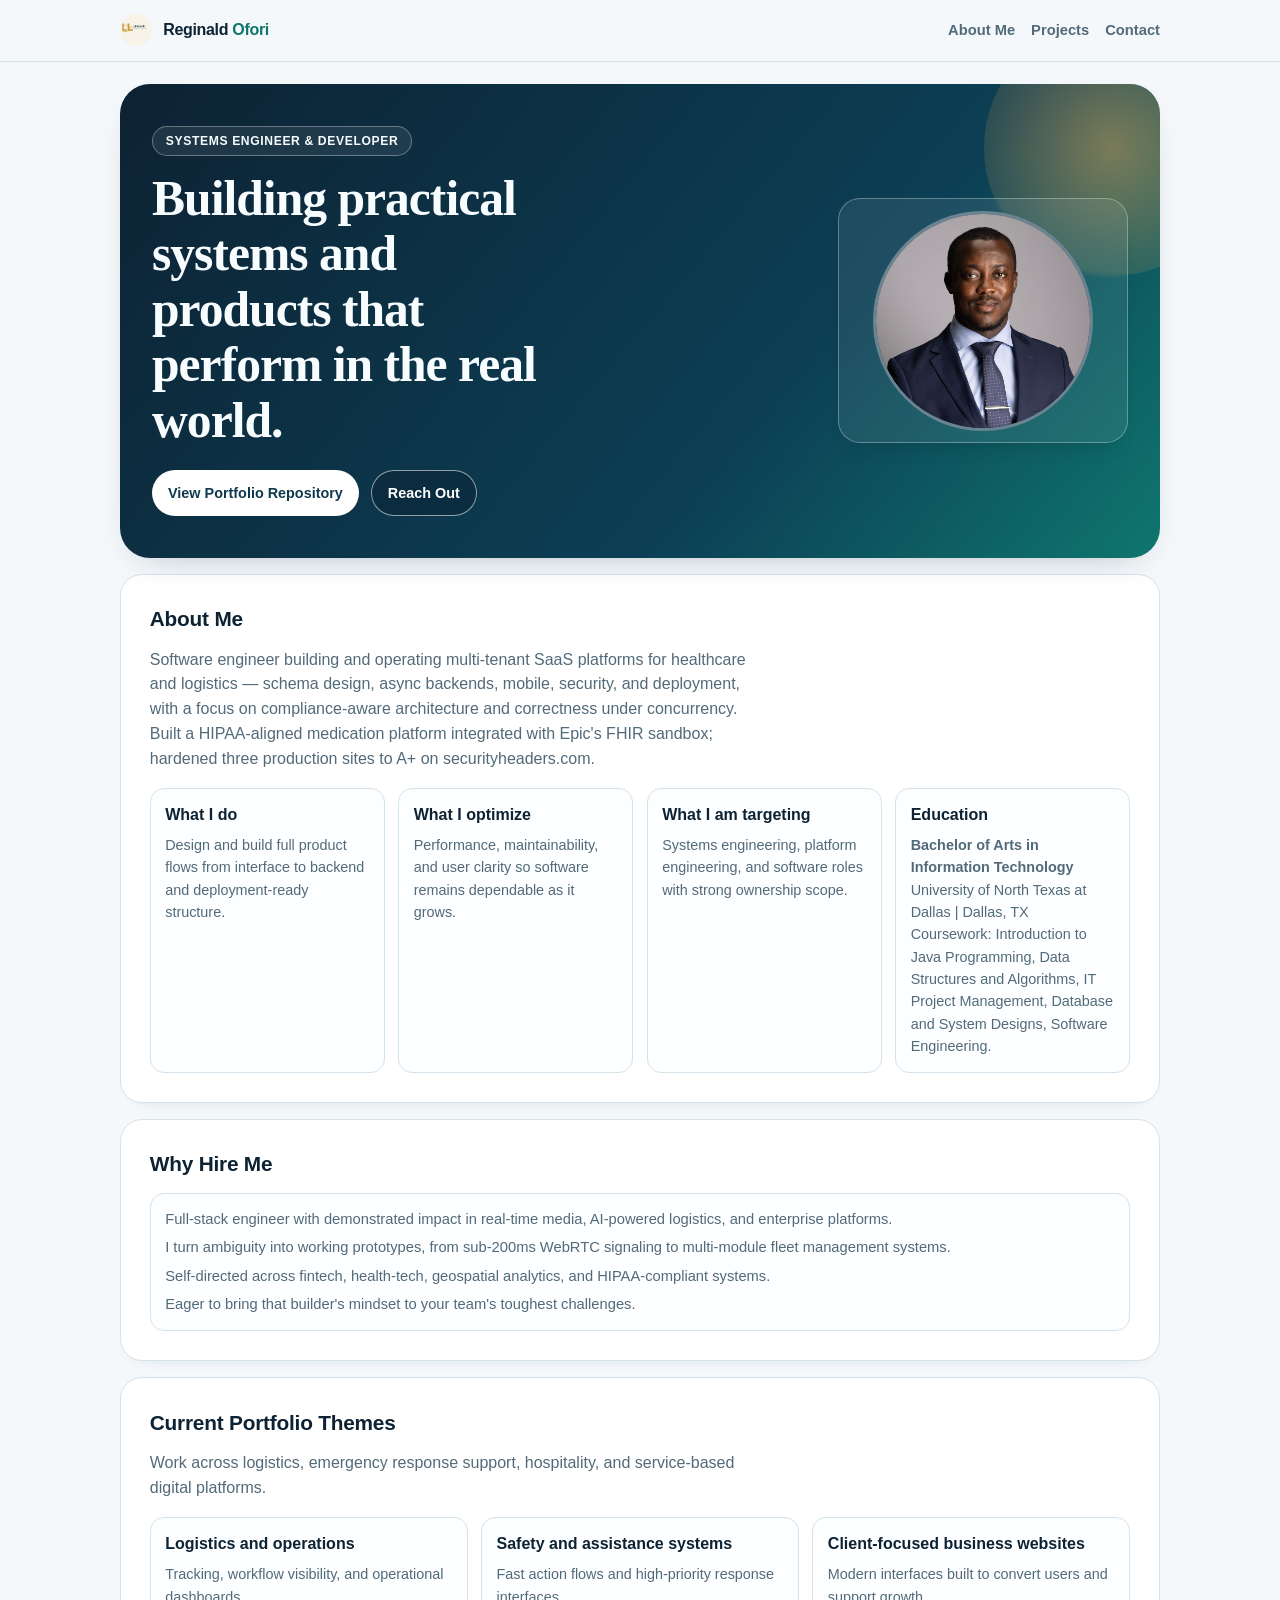
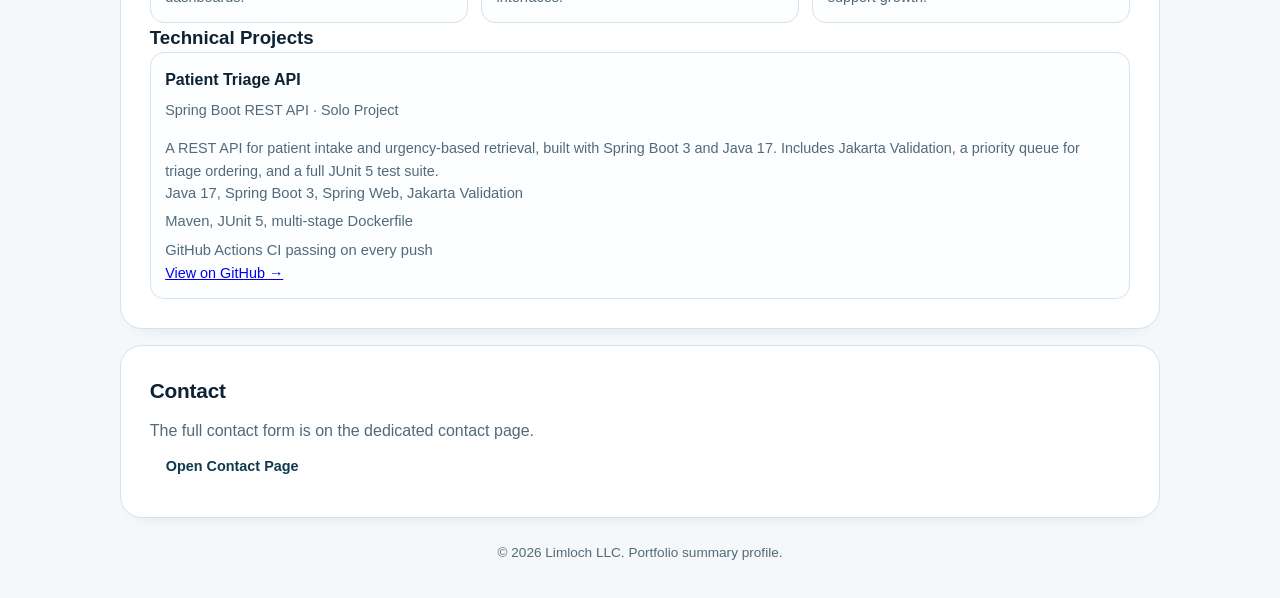
==== index.html @ 2448ee42 "Update logo and favicon in index.html" ====
<!DOCTYPE html>
<html lang="en">
<head>
  <meta charset="UTF-8" />
  <meta name="viewport" content="width=device-width, initial-scale=1.0" />
  <meta name="description" content="Limloch profile: systems engineering and development work, current focus, and portfolio direction." />
  <meta http-equiv="Cache-Control" content="no-cache, no-store, must-revalidate" />
  <meta http-equiv="Pragma" content="no-cache" />
  <meta http-equiv="Expires" content="0" />
  <meta http-equiv="Content-Security-Policy" content="default-src 'self'; base-uri 'self'; object-src 'none'; form-action 'self' https://formsubmit.co; img-src 'self' data:; style-src 'self'; font-src 'self' data:; connect-src 'none'; frame-src 'none'; media-src 'none'; manifest-src 'self'; worker-src 'none'; script-src 'self' https://cdnjs.cloudflare.com; upgrade-insecure-requests; block-all-mixed-content">
  <meta http-equiv="Permissions-Policy" content="accelerometer=(), ambient-light-sensor=(), autoplay=(), battery=(), camera=(), display-capture=(), document-domain=(), encrypted-media=(), fullscreen=(), geolocation=(), gyroscope=(), hid=(), identity-credentials-get=(), idle-detection=(), local-fonts=(), magnetometer=(), microphone=(), midi=(), payment=(), picture-in-picture=(), publickey-credentials-create=(), publickey-credentials-get=(), screen-wake-lock=(), serial=(), usb=(), web-share=(), xr-spatial-tracking=()" />
  <title>Limloch LLC | Systems Engineer & Developer</title>
  <link rel="icon" href="assets/1-Limloch.png" type="image/png" />
  <link rel="stylesheet" href="styles.css?v=20260731" />
</head>
<body>
  <nav>
    <div class="container nav-row">
      <a class="brand-link" href="#top" aria-label="Go to top">
        <img class="brand-logo" src="assets/1-Limloch.png" alt="Limloch Logo" />
        <span class="brand-name">Reginald <span class="brand-accent">Ofori</span></span>
      </a>
      <div class="links">
        <a href="#about-me">About Me</a>
        <a href="#projects">Projects</a>
        <a href="contact-page.html">Contact</a>
      </div>
    </div>
  </nav>

  <header id="top" class="container hero">
    <div class="hero-layout">
      <div class="hero-copy">
        <span class="badge">Systems Engineer & Developer</span>
        <h1>Building practical systems and products that perform in the real world.</h1>
        <div class="cta-row">
          <a class="cta cta-main" href="https://github.com/Gen-Ch-Spr90/Portfolio" target="_blank" rel="noopener noreferrer">View Portfolio Repository</a>
          <a class="cta cta-alt" href="contact-page.html">Reach Out</a>
        </div>
      </div>

      <aside class="hero-photo-card" aria-label="Profile photo">
        <img class="hero-photo" src="assets/reginald-ofori.jpg" alt="Profile photo" />
      </aside>
    </div>
  </header>

  <main class="container">
    <section id="about-me">
      <h2>About Me</h2>
      <p class="muted">
        Software engineer building and operating multi-tenant SaaS platforms for healthcare and logistics — schema design, async backends, mobile, security, and deployment, with a focus on compliance-aware architecture and correctness under concurrency. Built a HIPAA-aligned medication platform integrated with Epic's FHIR sandbox; hardened three production sites to A+ on securityheaders.com.
      </p>
      <div class="grid">
        <article class="tile">
          <h3>What I do</h3>
          <p>Design and build full product flows from interface to backend and deployment-ready structure.</p>
        </article>
        <article class="tile">
          <h3>What I optimize</h3>
          <p>Performance, maintainability, and user clarity so software remains dependable as it grows.</p>
        </article>
        <article class="tile">
          <h3>What I am targeting</h3>
          <p>Systems engineering, platform engineering, and software roles with strong ownership scope.</p>
        </article>
        <article class="tile">
          <h3>Education</h3>
          <p><strong>Bachelor of Arts in Information Technology</strong></p>
          <p>University of North Texas at Dallas | Dallas, TX</p>
          <p>Coursework: Introduction to Java Programming, Data Structures and Algorithms, IT Project Management, Database and System Designs, Software Engineering.</p>
        </article>
      </div>
    </section>

    <section id="why-hire-me">
      <h2>Why Hire Me</h2>
      <div class="grid">
        <article class="tile">
          <ul class="tech-list">
            <li>Full-stack engineer with demonstrated impact in real-time media, AI-powered logistics, and enterprise platforms.</li>
            <li>I turn ambiguity into working prototypes, from sub-200ms WebRTC signaling to multi-module fleet management systems.</li>
            <li>Self-directed across fintech, health-tech, geospatial analytics, and HIPAA-compliant systems.</li>
            <li>Eager to bring that builder's mindset to your team's toughest challenges.</li>
          </ul>
        </article>
      </div>
    </section>

    <section id="projects">
      <h2>Current Portfolio Themes</h2>
      <p class="muted">Work across logistics, emergency response support, hospitality, and service-based digital platforms.</p>
      <div class="grid">
        <article class="tile">
          <h3>Logistics and operations</h3>
          <p>Tracking, workflow visibility, and operational dashboards.</p>
        </article>
        <article class="tile">
          <h3>Safety and assistance systems</h3>
          <p>Fast action flows and high-priority response interfaces.</p>
        </article>
        <article class="tile">
          <h3>Client-focused business websites</h3>
          <p>Modern interfaces built to convert users and support growth.</p>
        </article>
      </div>

            <h3 style="margin-top: 2.5rem;">Technical Projects</h3>
      <div class="grid">
        <article class="tile">
          <h3>Patient Triage API</h3>
          <p class="muted">Spring Boot REST API · Solo Project</p>
          <p>A REST API for patient intake and urgency-based retrieval, built with Spring Boot 3 and Java 17. Includes Jakarta Validation, a priority queue for triage ordering, and a full JUnit 5 test suite.</p>
          <ul class="tech-list">
            <li>Java 17, Spring Boot 3, Spring Web, Jakarta Validation</li>
            <li>Maven, JUnit 5, multi-stage Dockerfile</li>
            <li>GitHub Actions CI passing on every push</li>
          </ul>
          <p><a href="https://github.com/Gen-Ch-Spr90/patient-triage-api" target="_blank">View on GitHub →</a></p>
        </article>
      </div>
    </section>

    <section id="contact">
      <h2>Contact</h2>
      <p class="contact-intro">
        The full contact form is on the dedicated contact page.
      </p>
      <a class="cta cta-main" href="contact-page.html">Open Contact Page</a>
    </section>
  </main>

  <footer>
    © 2026 Limloch LLC. Portfolio summary profile.
  </footer>
</body>
</html>
---- styles.css ----
:root {
  --bg: #f4f8fb;
  --surface: #ffffff;
  --ink: #0d2233;
  --muted: #526a79;
  --line: #d5e2ea;
  --brand: #0f766e;
  --brand-deep: #0a5953;
  --accent: #ffb454;
  --hero: linear-gradient(130deg, #0d2233 0%, #0c3f55 64%, #0f766e 100%);
  --shadow: 0 14px 38px -24px rgba(8, 26, 38, 0.4);
}

* {
  margin: 0;
  padding: 0;
  box-sizing: border-box;
}

body {
  font-family: "Avenir Next", "Segoe UI", "Trebuchet MS", sans-serif;
  line-height: 1.55;
  color: var(--ink);
  background:
    radial-gradient(42rem 20rem at 10% -10%, rgba(15, 118, 110, 0.14), transparent 62%),
    radial-gradient(38rem 19rem at 100% -12%, rgba(255, 180, 84, 0.14), transparent 62%),
    var(--bg);
}

html {
  scroll-behavior: smooth;
}

.container {
  width: min(1040px, 92%);
  margin: 0 auto;
}

nav {
  position: sticky;
  top: 0;
  z-index: 10;
  -webkit-backdrop-filter: blur(8px);
  backdrop-filter: blur(8px);
  background: rgba(244, 248, 251, 0.92);
  border-bottom: 1px solid var(--line);
}

.nav-row {
  display: flex;
  justify-content: space-between;
  align-items: center;
  gap: 1rem;
  flex-wrap: wrap;
  padding: 0.9rem 0;
}

.brand-link {
  display: inline-flex;
  align-items: center;
  gap: 0.7rem;
  text-decoration: none;
  color: var(--ink);
  font-weight: 800;
  letter-spacing: -0.02em;
}

.brand-logo {
  width: 2rem;
  height: 2rem;
  border-radius: 50%;
  object-fit: cover;
  display: block;
  flex-shrink: 0;
}

.brand-name {
  font-size: 1rem;
}

.brand-accent {
  color: var(--brand);
}

.links {
  display: flex;
  gap: 1rem;
  flex-wrap: wrap;
}

.links a {
  text-decoration: none;
  font-size: 0.92rem;
  font-weight: 600;
  color: var(--muted);
}

.links a:hover {
  color: var(--ink);
}

.hero {
  margin-top: 1.4rem;
  padding: 2.6rem 2rem;
  border-radius: 30px;
  background: var(--hero);
  color: #f7fcff;
  box-shadow: var(--shadow);
  position: relative;
  overflow: hidden;
}

.hero-layout {
  display: grid;
  grid-template-columns: 1.25fr 0.75fr;
  gap: 1.35rem;
  align-items: center;
  position: relative;
  z-index: 1;
}

.hero-copy {
  max-width: 62ch;
}

.hero::before {
  content: "";
  position: absolute;
  width: 16rem;
  height: 16rem;
  right: -5rem;
  top: -4rem;
  border-radius: 50%;
  background: radial-gradient(circle, rgba(255, 180, 84, 0.45), rgba(255, 180, 84, 0));
}

.badge {
  display: inline-block;
  font-size: 0.76rem;
  font-weight: 700;
  letter-spacing: 0.05em;
  text-transform: uppercase;
  padding: 0.3rem 0.8rem;
  border-radius: 999px;
  border: 1px solid rgba(255, 255, 255, 0.32);
  background: rgba(255, 255, 255, 0.08);
}

h1 {
  margin-top: 0.9rem;
  font-family: "Baskerville", "Times New Roman", serif;
  font-size: clamp(2rem, 5.4vw, 3.1rem);
  letter-spacing: -0.02em;
  line-height: 1.12;
  max-width: 16ch;
}

.hero p {
  margin-top: 1rem;
  max-width: 60ch;
  color: #e4f5fc;
}

.hero-photo-card {
  justify-self: end;
  width: min(290px, 100%);
  border-radius: 22px;
  border: 1px solid rgba(255, 255, 255, 0.3);
  background: rgba(255, 255, 255, 0.08);
  padding: 0.72rem;
  box-shadow: 0 12px 24px -18px rgba(8, 26, 38, 0.45);
  -webkit-backdrop-filter: blur(2px);
  backdrop-filter: blur(2px);
}

.hero-photo {
  width: min(220px, 100%);
  aspect-ratio: 1 / 1;
  border-radius: 50%;
  display: block;
  margin: 0 auto;
  border: 3px solid rgba(255, 255, 255, 0.38);
  object-fit: cover;
  background: #11394d;
}

.hero-photo-note {
  margin-top: 0.5rem;
  font-size: 0.78rem;
  color: #def3ff;
  text-align: center;
}

.cta-row {
  margin-top: 1.35rem;
  display: flex;
  gap: 0.75rem;
  flex-wrap: wrap;
}

.cta {
  border-radius: 999px;
  padding: 0.68rem 1rem;
  text-decoration: none;
  font-weight: 700;
  font-size: 0.9rem;
  display: inline-flex;
  align-items: center;
  justify-content: center;
  transition: transform 160ms ease;
}

.cta-main {
  color: #0f3a4d;
  background: #ffffff;
}

.cta-alt {
  border: 1px solid rgba(255, 255, 255, 0.55);
  color: #ffffff;
  background: rgba(13, 34, 51, 0.45);
}

.cta:hover {
  transform: translateY(-2px);
}

section {
  margin-top: 1rem;
  background: var(--surface);
  border: 1px solid var(--line);
  border-radius: 22px;
  padding: 1.8rem;
  box-shadow: 0 10px 20px -20px rgba(8, 26, 38, 0.32);
  scroll-margin-top: 86px;
}

section h2 {
  font-size: 1.3rem;
  margin-bottom: 0.75rem;
  letter-spacing: -0.01em;
}

.muted {
  color: var(--muted);
  margin-bottom: 1rem;
  max-width: 70ch;
}

.grid {
  display: grid;
  gap: 0.85rem;
  grid-template-columns: repeat(auto-fit, minmax(220px, 1fr));
}

.tile {
  border: 1px solid var(--line);
  border-radius: 14px;
  padding: 0.9rem;
  background: #fcfeff;
}

.tile h3 {
  font-size: 1rem;
  margin-bottom: 0.4rem;
}

.tile p {
  color: var(--muted);
  font-size: 0.9rem;
}

.tech-list {
  list-style: none;
  display: grid;
  gap: 0.35rem;
  color: var(--muted);
  font-size: 0.92rem;
}

.contact-intro {
  color: var(--muted);
  max-width: 68ch;
}

.contact-form {
  margin-top: 0.9rem;
  display: grid;
  gap: 0.8rem;
}

.form-grid {
  display: grid;
  grid-template-columns: repeat(2, minmax(0, 1fr));
  gap: 0.75rem;
}

.form-field {
  display: grid;
  gap: 0.35rem;
}

.form-field-full {
  grid-column: 1 / -1;
}

.form-field span {
  font-size: 0.86rem;
  font-weight: 700;
  color: var(--ink);
}

.form-field input,
.form-field textarea {
  border: 1px solid var(--line);
  border-radius: 12px;
  padding: 0.62rem 0.72rem;
  font: inherit;
  color: var(--ink);
  background: #fbfdff;
}

.form-field textarea {
  resize: vertical;
  min-height: 7.8rem;
}

.form-field input:focus,
.form-field textarea:focus {
  outline: 2px solid rgba(15, 118, 110, 0.22);
  border-color: var(--brand);
}

.contact-submit {
  border: 1px solid #0f766e;
  background: #0f766e;
  color: #ffffff;
  border-radius: 999px;
  padding: 0.58rem 1rem;
  font: inherit;
  font-size: 0.9rem;
  font-weight: 700;
  cursor: pointer;
}

.contact-submit:hover {
  background: #0a5953;
  border-color: #0a5953;
}

.contact-actions {
  display: flex;
  flex-wrap: wrap;
  gap: 0.65rem;
}

.contact-submit:disabled {
  opacity: 0.75;
  cursor: not-allowed;
}

.contact-cancel {
  border: 1px solid var(--line);
  background: #ffffff;
  color: var(--ink);
  border-radius: 999px;
  padding: 0.58rem 1rem;
  font: inherit;
  font-size: 0.9rem;
  font-weight: 700;
  cursor: pointer;
}

.contact-cancel:hover {
  background: #f3f8fb;
}

.bot-field {
  position: absolute;
  left: -100vw;
  width: 1px;
  height: 1px;
  opacity: 0;
  pointer-events: none;
}

.visually-hidden {
  position: absolute;
  width: 1px;
  height: 1px;
  margin: -1px;
  padding: 0;
  overflow: hidden;
  clip: rect(0, 0, 0, 0);
  border: 0;
}

.contact-fallback {
  margin-top: 0.95rem;
  border: 1px solid var(--line);
  border-radius: 14px;
  padding: 0.85rem;
  background: #fbfdff;
}

.contact-fallback h3 {
  font-size: 0.96rem;
  margin-bottom: 0.3rem;
}

.contact-fallback p {
  color: var(--muted);
  font-size: 0.88rem;
  margin-bottom: 0.55rem;
}

.contact-links {
  margin-top: 0.1rem;
  display: flex;
  gap: 0.65rem;
  flex-wrap: wrap;
}

.contact-links a {
  text-decoration: none;
  border-radius: 999px;
  border: 1px solid var(--line);
  background: #f8fbfd;
  color: var(--ink);
  font-weight: 700;
  font-size: 0.88rem;
  padding: 0.45rem 0.75rem;
}

.contact-copy {
  border-radius: 999px;
  border: 1px solid var(--line);
  background: #f8fbfd;
  color: var(--ink);
  font: inherit;
  font-weight: 700;
  font-size: 0.88rem;
  padding: 0.45rem 0.75rem;
  cursor: pointer;
}

.contact-copy:hover {
  background: #f1f7fb;
}

.copy-feedback {
  margin-top: 0.55rem;
  font-size: 0.83rem;
  color: var(--muted);
}

.form-feedback {
  min-height: 1.1rem;
  margin-top: 0.2rem;
  font-size: 0.86rem;
  color: var(--muted);
}

.form-feedback.is-pending {
  color: #0a5953;
}

.form-feedback.is-success {
  color: #0a6f49;
}

.form-feedback.is-error {
  color: #9d2d2d;
}

footer {
  text-align: center;
  color: var(--muted);
  font-size: 0.85rem;
  padding: 1.5rem 0 2.2rem;
}

.success-wrap {
  min-height: 100dvh;
  display: grid;
  place-items: center;
  padding: 2.2rem 0;
}

.success-card {
  width: min(660px, 100%);
  background: var(--surface);
  border: 1px solid var(--line);
  border-radius: 22px;
  box-shadow: var(--shadow);
  padding: 1.6rem;
}

.success-card h1 {
  font-size: clamp(1.5rem, 5vw, 2.2rem);
  margin-bottom: 0.55rem;
  max-width: 100%;
  color: var(--ink);
}

.success-card p {
  color: var(--muted);
  margin-bottom: 1rem;
  max-width: 54ch;
}

.success-actions {
  display: flex;
  gap: 0.7rem;
  flex-wrap: wrap;
}

@media (max-width: 760px) {
  .hero {
    padding: 2rem 1.2rem;
  }

  .hero-layout {
    grid-template-columns: 1fr;
  }

  .hero-photo-card {
    justify-self: start;
    width: min(250px, 84%);
  }

  section {
    padding: 1.3rem;
  }

  .form-grid {
    grid-template-columns: 1fr;
  }

  .success-card {
    padding: 1.2rem;
  }
}
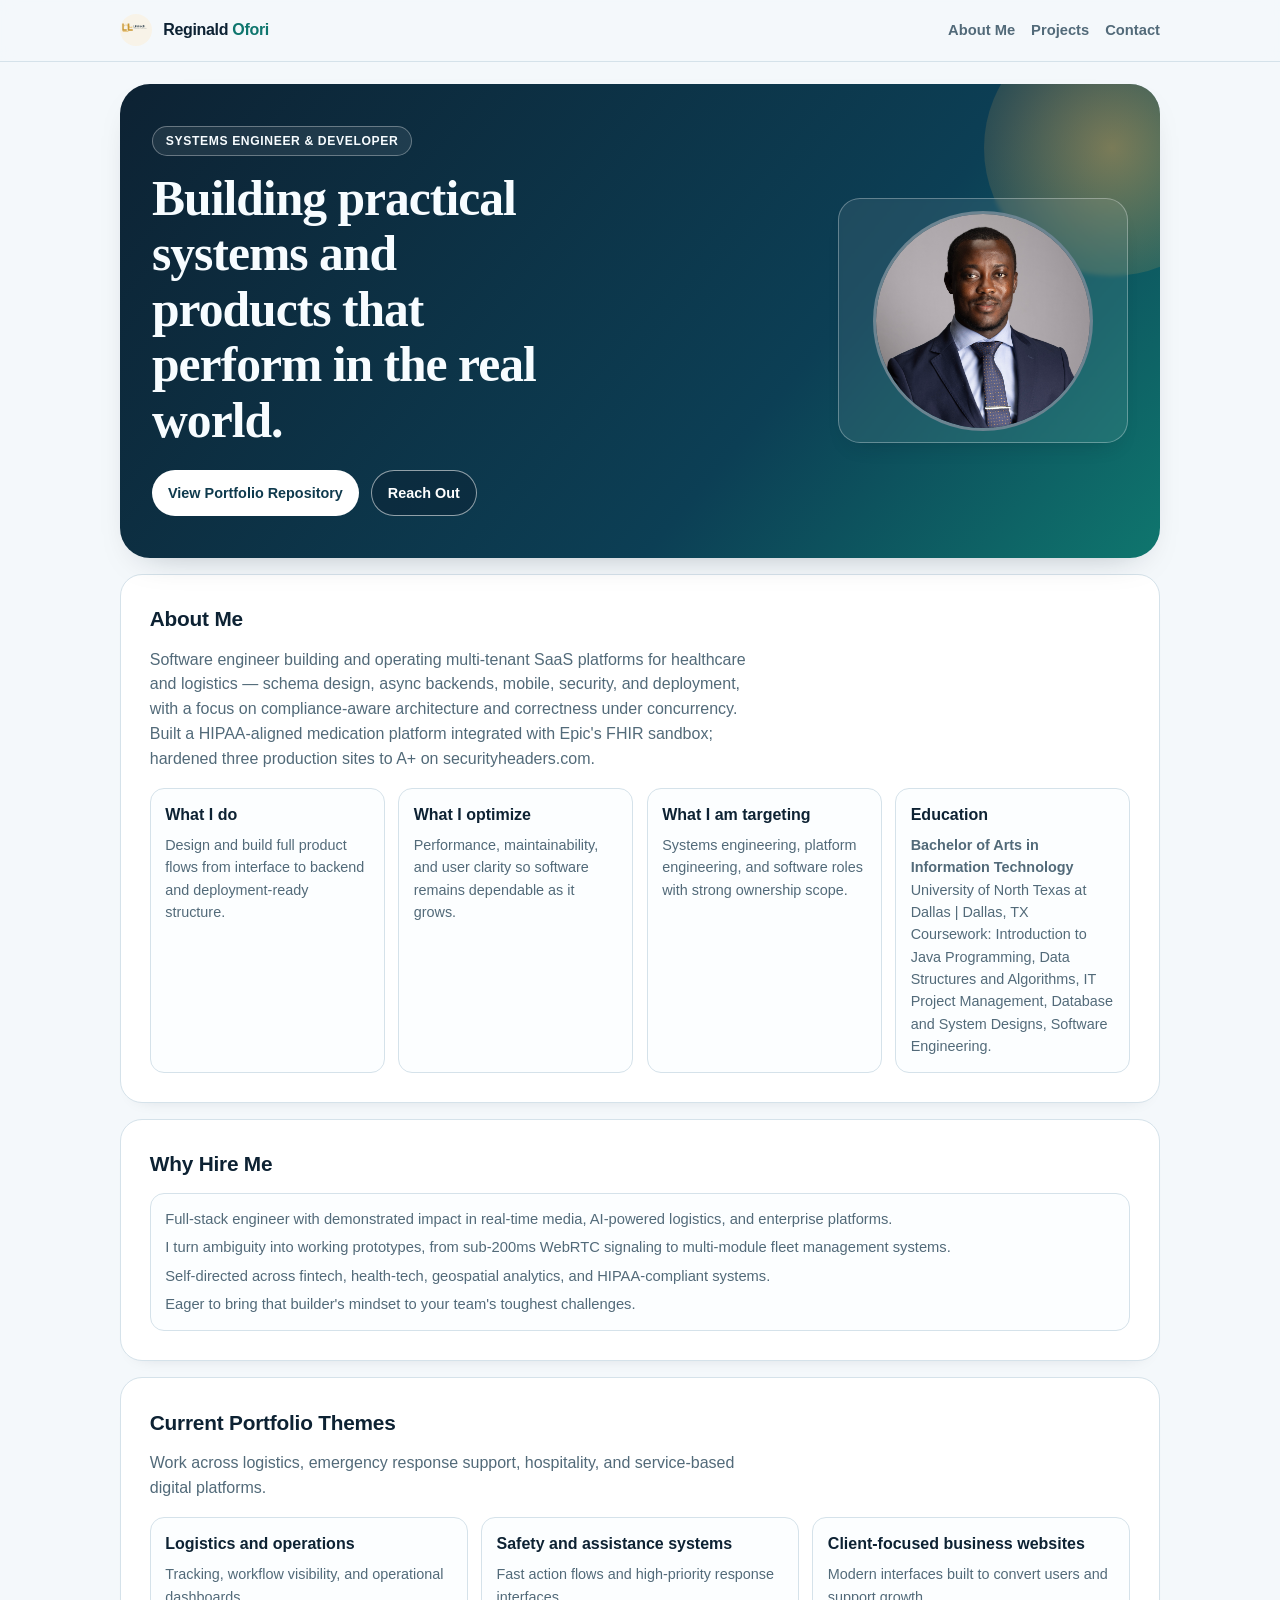
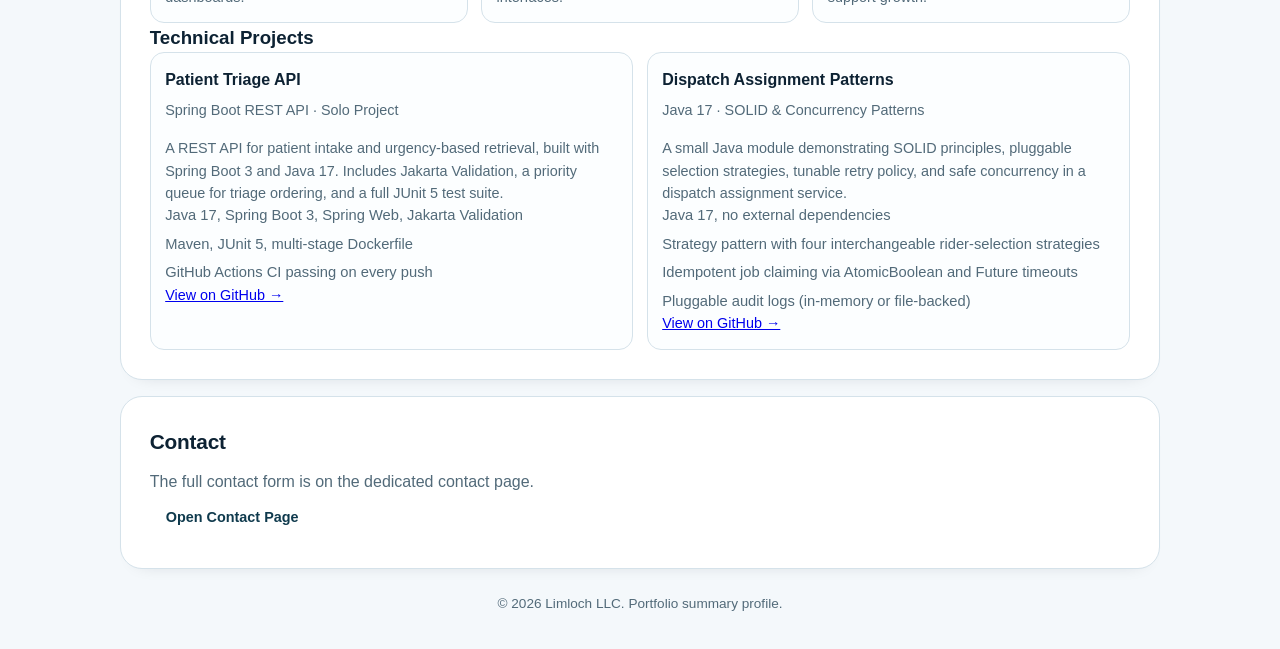
==== commit 2103c250: "Add Dispatch Assignment Patterns article section Added a new article section for Dispatch Assignment" ====
--- a/index.html
+++ b/index.html
@@ -118,6 +118,19 @@
           </ul>
           <p><a href="https://github.com/Gen-Ch-Spr90/patient-triage-api" target="_blank">View on GitHub →</a></p>
         </article>
+
+                <article class="tile">
+          <h3>Dispatch Assignment Patterns</h3>
+          <p class="muted">Java 17 · SOLID &amp; Concurrency Patterns</p>
+          <p>A small Java module demonstrating SOLID principles, pluggable selection strategies, tunable retry policy, and safe concurrency in a dispatch assignment service.</p>
+          <ul class="tech-list">
+            <li>Java 17, no external dependencies</li>
+            <li>Strategy pattern with four interchangeable rider-selection strategies</li>
+            <li>Idempotent job claiming via AtomicBoolean and Future timeouts</li>
+            <li>Pluggable audit logs (in-memory or file-backed)</li>
+          </ul>
+          <p><a href="https://github.com/Gen-Ch-Spr90/dispatch-assignment-patterns" target="_blank">View on GitHub →</a></p>
+        </article>
       </div>
     </section>
 
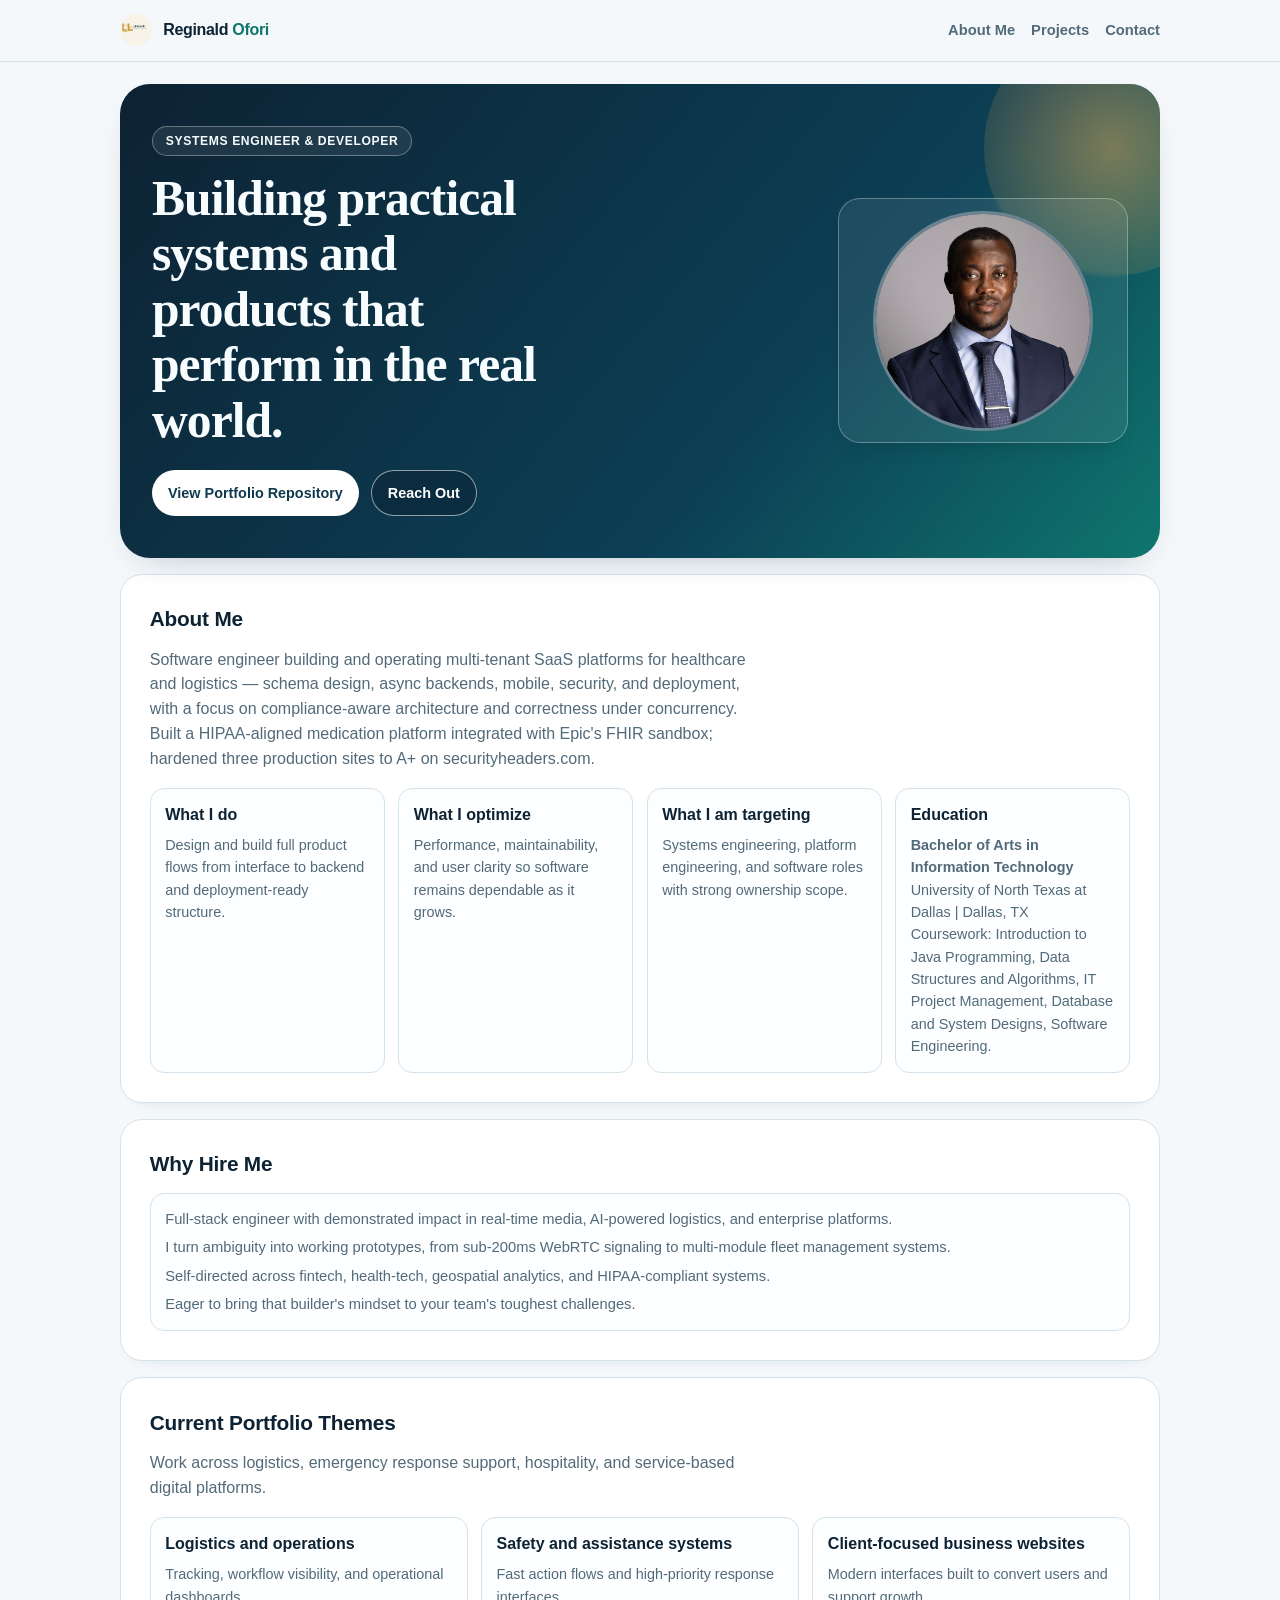
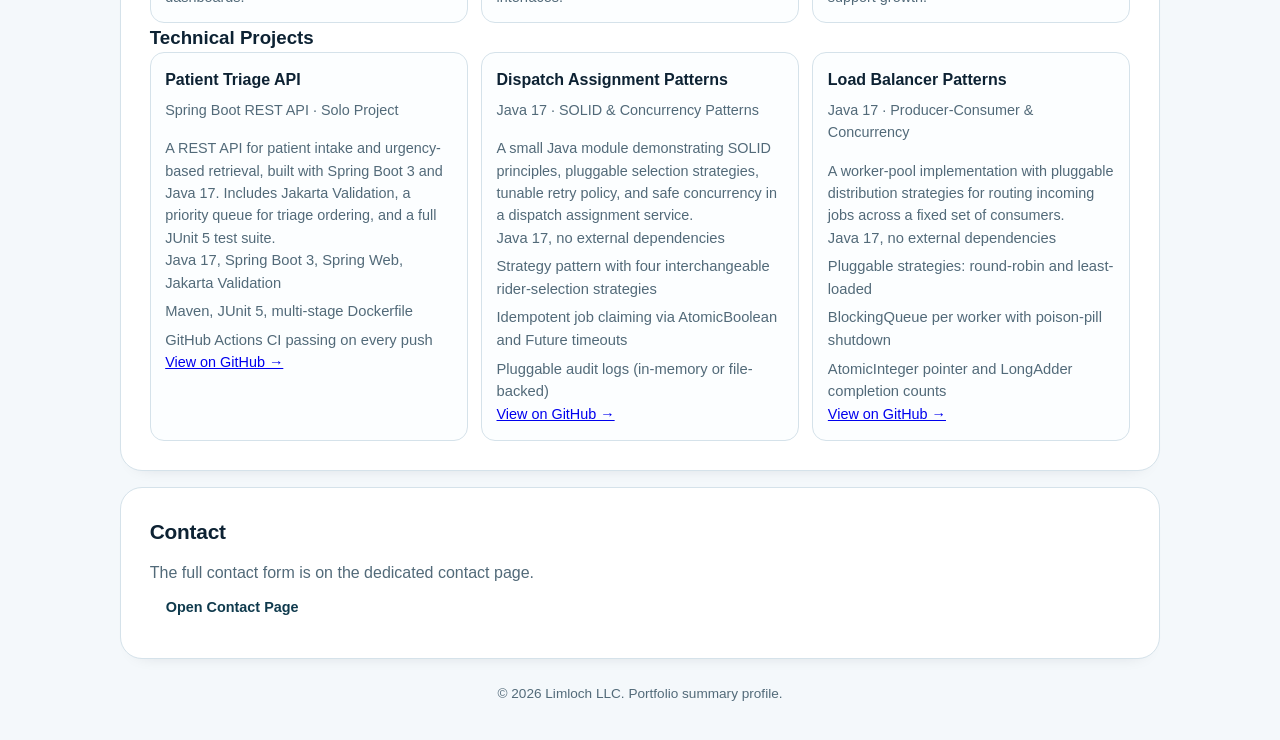
==== commit b688fc64: "Add Load Balancer Patterns article to index.html" ====
--- a/index.html
+++ b/index.html
@@ -131,6 +131,20 @@
           </ul>
           <p><a href="https://github.com/Gen-Ch-Spr90/dispatch-assignment-patterns" target="_blank">View on GitHub →</a></p>
         </article>
+
+        <article class="tile">
+  <h3>Load Balancer Patterns</h3>
+  <p class="muted">Java 17 · Producer-Consumer &amp; Concurrency</p>
+  <p>A worker-pool implementation with pluggable distribution strategies for routing incoming jobs across a fixed set of consumers.</p>
+  <ul class="tech-list">
+    <li>Java 17, no external dependencies</li>
+    <li>Pluggable strategies: round-robin and least-loaded</li>
+    <li>BlockingQueue per worker with poison-pill shutdown</li>
+    <li>AtomicInteger pointer and LongAdder completion counts</li>
+  </ul>
+  <p><a href="https://github.com/Gen-Ch-Spr90/load-balancer-patterns" target="_blank">View on GitHub →</a></p>
+</article>
+        
       </div>
     </section>
 
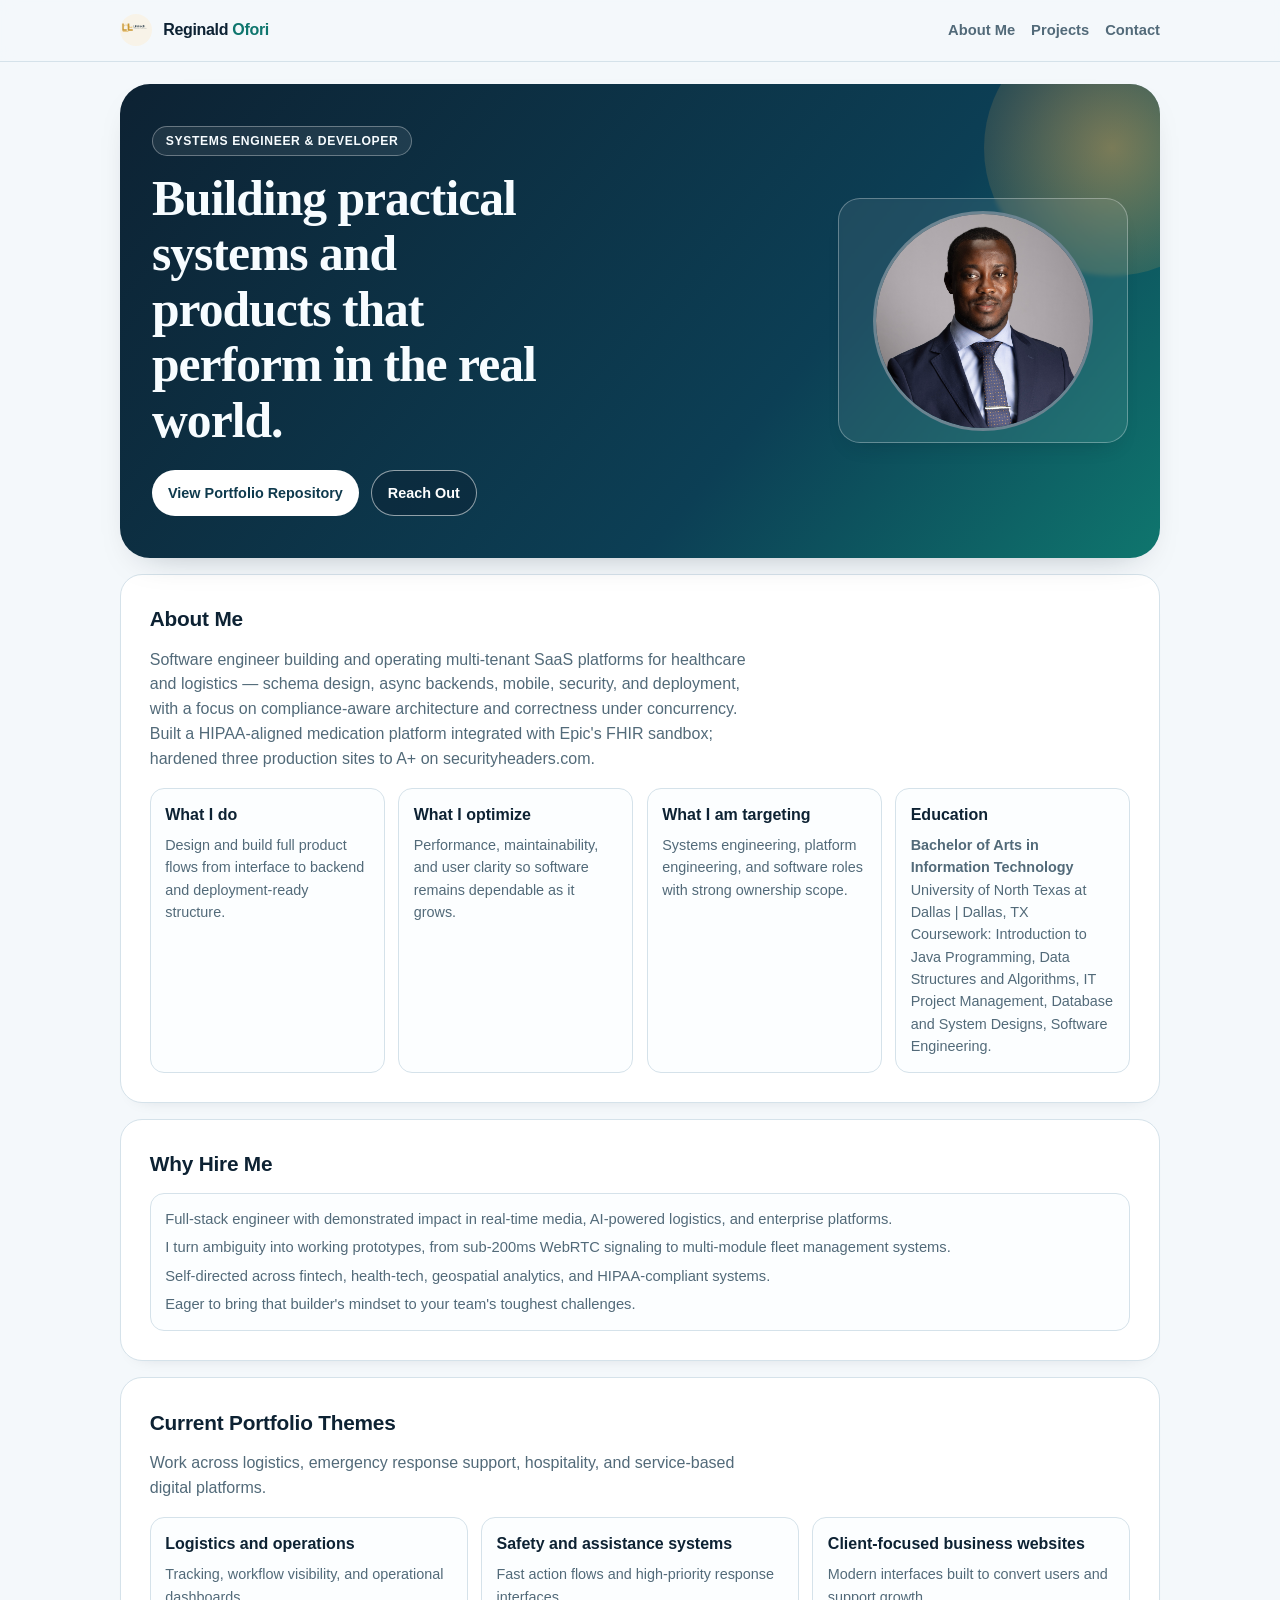
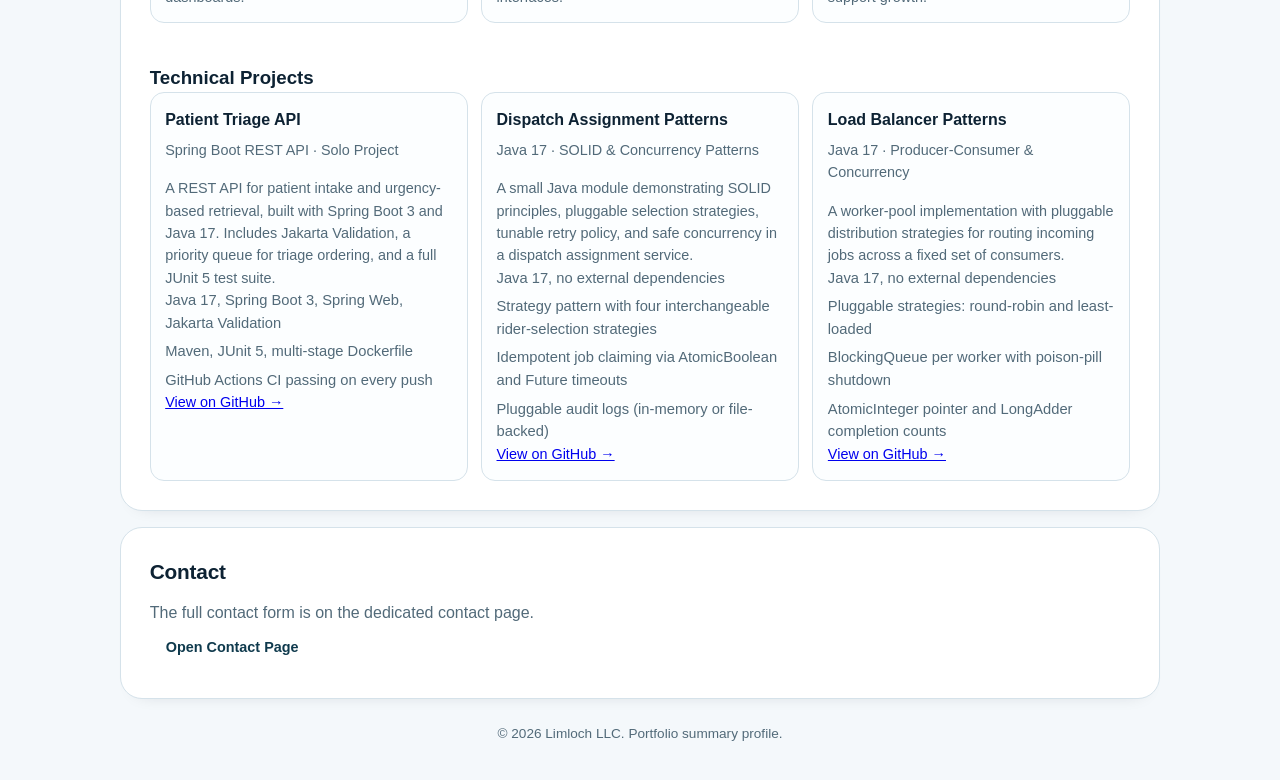
==== commit 6750c3e9: "Remove Content-Security-Policy meta tag Removed Content-Security-Policy meta tag for security config" ====
--- a/index.html
+++ b/index.html
@@ -7,7 +7,7 @@
   <meta http-equiv="Cache-Control" content="no-cache, no-store, must-revalidate" />
   <meta http-equiv="Pragma" content="no-cache" />
   <meta http-equiv="Expires" content="0" />
-  <meta http-equiv="Content-Security-Policy" content="default-src 'self'; base-uri 'self'; object-src 'none'; form-action 'self' https://formsubmit.co; img-src 'self' data:; style-src 'self'; font-src 'self' data:; connect-src 'none'; frame-src 'none'; media-src 'none'; manifest-src 'self'; worker-src 'none'; script-src 'self' https://cdnjs.cloudflare.com; upgrade-insecure-requests; block-all-mixed-content">
+  
   <meta http-equiv="Permissions-Policy" content="accelerometer=(), ambient-light-sensor=(), autoplay=(), battery=(), camera=(), display-capture=(), document-domain=(), encrypted-media=(), fullscreen=(), geolocation=(), gyroscope=(), hid=(), identity-credentials-get=(), idle-detection=(), local-fonts=(), magnetometer=(), microphone=(), midi=(), payment=(), picture-in-picture=(), publickey-credentials-create=(), publickey-credentials-get=(), screen-wake-lock=(), serial=(), usb=(), web-share=(), xr-spatial-tracking=()" />
   <title>Limloch LLC | Systems Engineer & Developer</title>
   <link rel="icon" href="assets/1-Limloch.png" type="image/png" />
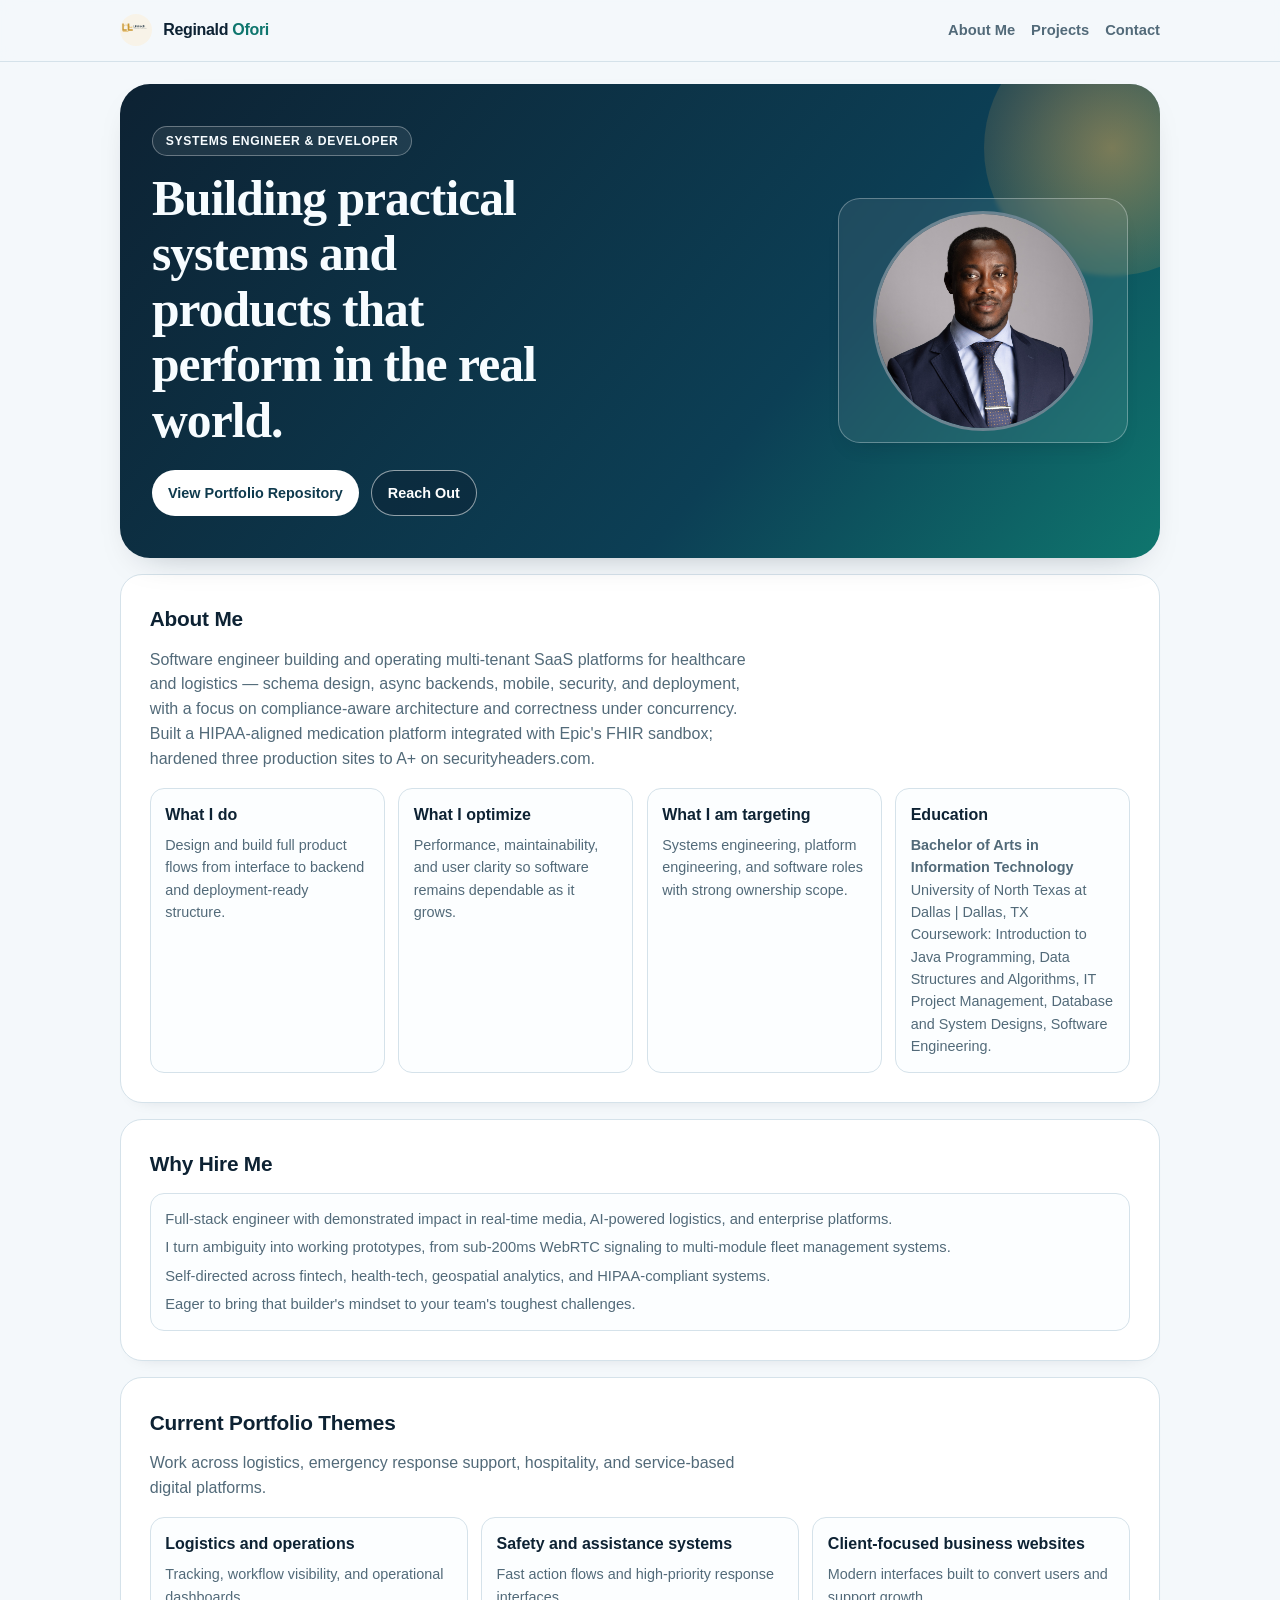
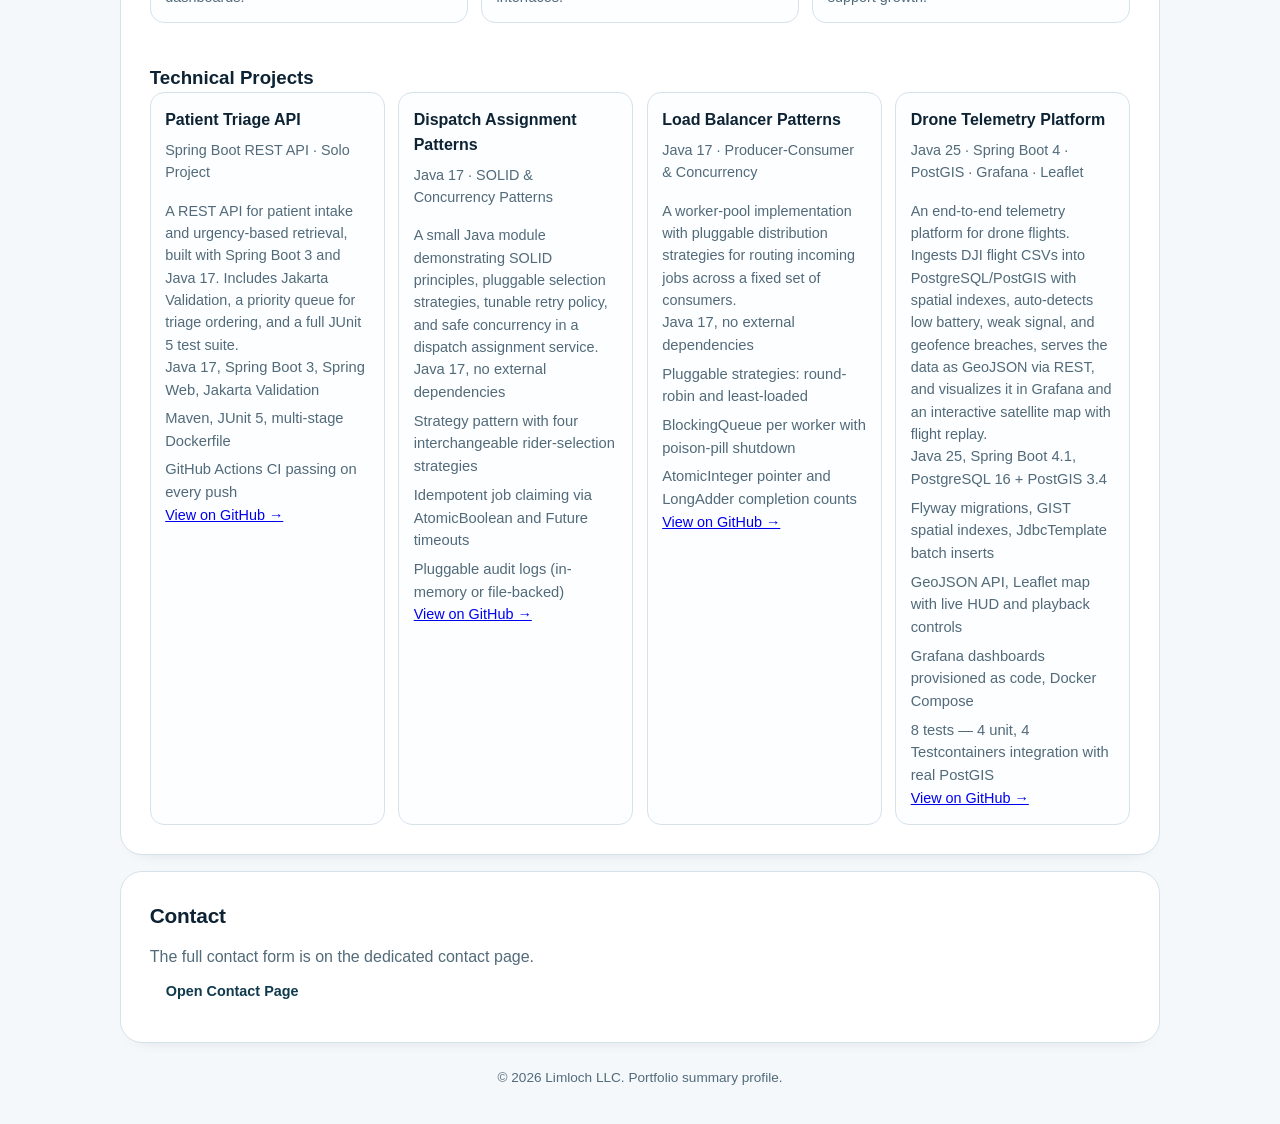
==== commit ae9acda3: "Add Drone Telemetry Platform project details" ====
--- a/index.html
+++ b/index.html
@@ -8,7 +8,6 @@
   <meta http-equiv="Pragma" content="no-cache" />
   <meta http-equiv="Expires" content="0" />
   
-  <meta http-equiv="Permissions-Policy" content="accelerometer=(), ambient-light-sensor=(), autoplay=(), battery=(), camera=(), display-capture=(), document-domain=(), encrypted-media=(), fullscreen=(), geolocation=(), gyroscope=(), hid=(), identity-credentials-get=(), idle-detection=(), local-fonts=(), magnetometer=(), microphone=(), midi=(), payment=(), picture-in-picture=(), publickey-credentials-create=(), publickey-credentials-get=(), screen-wake-lock=(), serial=(), usb=(), web-share=(), xr-spatial-tracking=()" />
   <title>Limloch LLC | Systems Engineer & Developer</title>
   <link rel="icon" href="assets/1-Limloch.png" type="image/png" />
   <link rel="stylesheet" href="styles.css?v=20260731" />
@@ -144,6 +143,21 @@
   </ul>
   <p><a href="https://github.com/Gen-Ch-Spr90/load-balancer-patterns" target="_blank">View on GitHub →</a></p>
 </article>
+
+
+        <article class="tile">
+  <h3>Drone Telemetry Platform</h3>
+  <p class="muted">Java 25 · Spring Boot 4 · PostGIS · Grafana · Leaflet</p>
+  <p>An end-to-end telemetry platform for drone flights. Ingests DJI flight CSVs into PostgreSQL/PostGIS with spatial indexes, auto-detects low battery, weak signal, and geofence breaches, serves the data as GeoJSON via REST, and visualizes it in Grafana and an interactive satellite map with flight replay.</p>
+  <ul class="tech-list">
+    <li>Java 25, Spring Boot 4.1, PostgreSQL 16 + PostGIS 3.4</li>
+    <li>Flyway migrations, GIST spatial indexes, JdbcTemplate batch inserts</li>
+    <li>GeoJSON API, Leaflet map with live HUD and playback controls</li>
+    <li>Grafana dashboards provisioned as code, Docker Compose</li>
+    <li>8 tests — 4 unit, 4 Testcontainers integration with real PostGIS</li>
+  </ul>
+  <p><a href="https://github.com/Gen-Ch-Spr90/drone-telemetry-platform" target="_blank">View on GitHub →</a></p>
+</article>
         
       </div>
     </section>
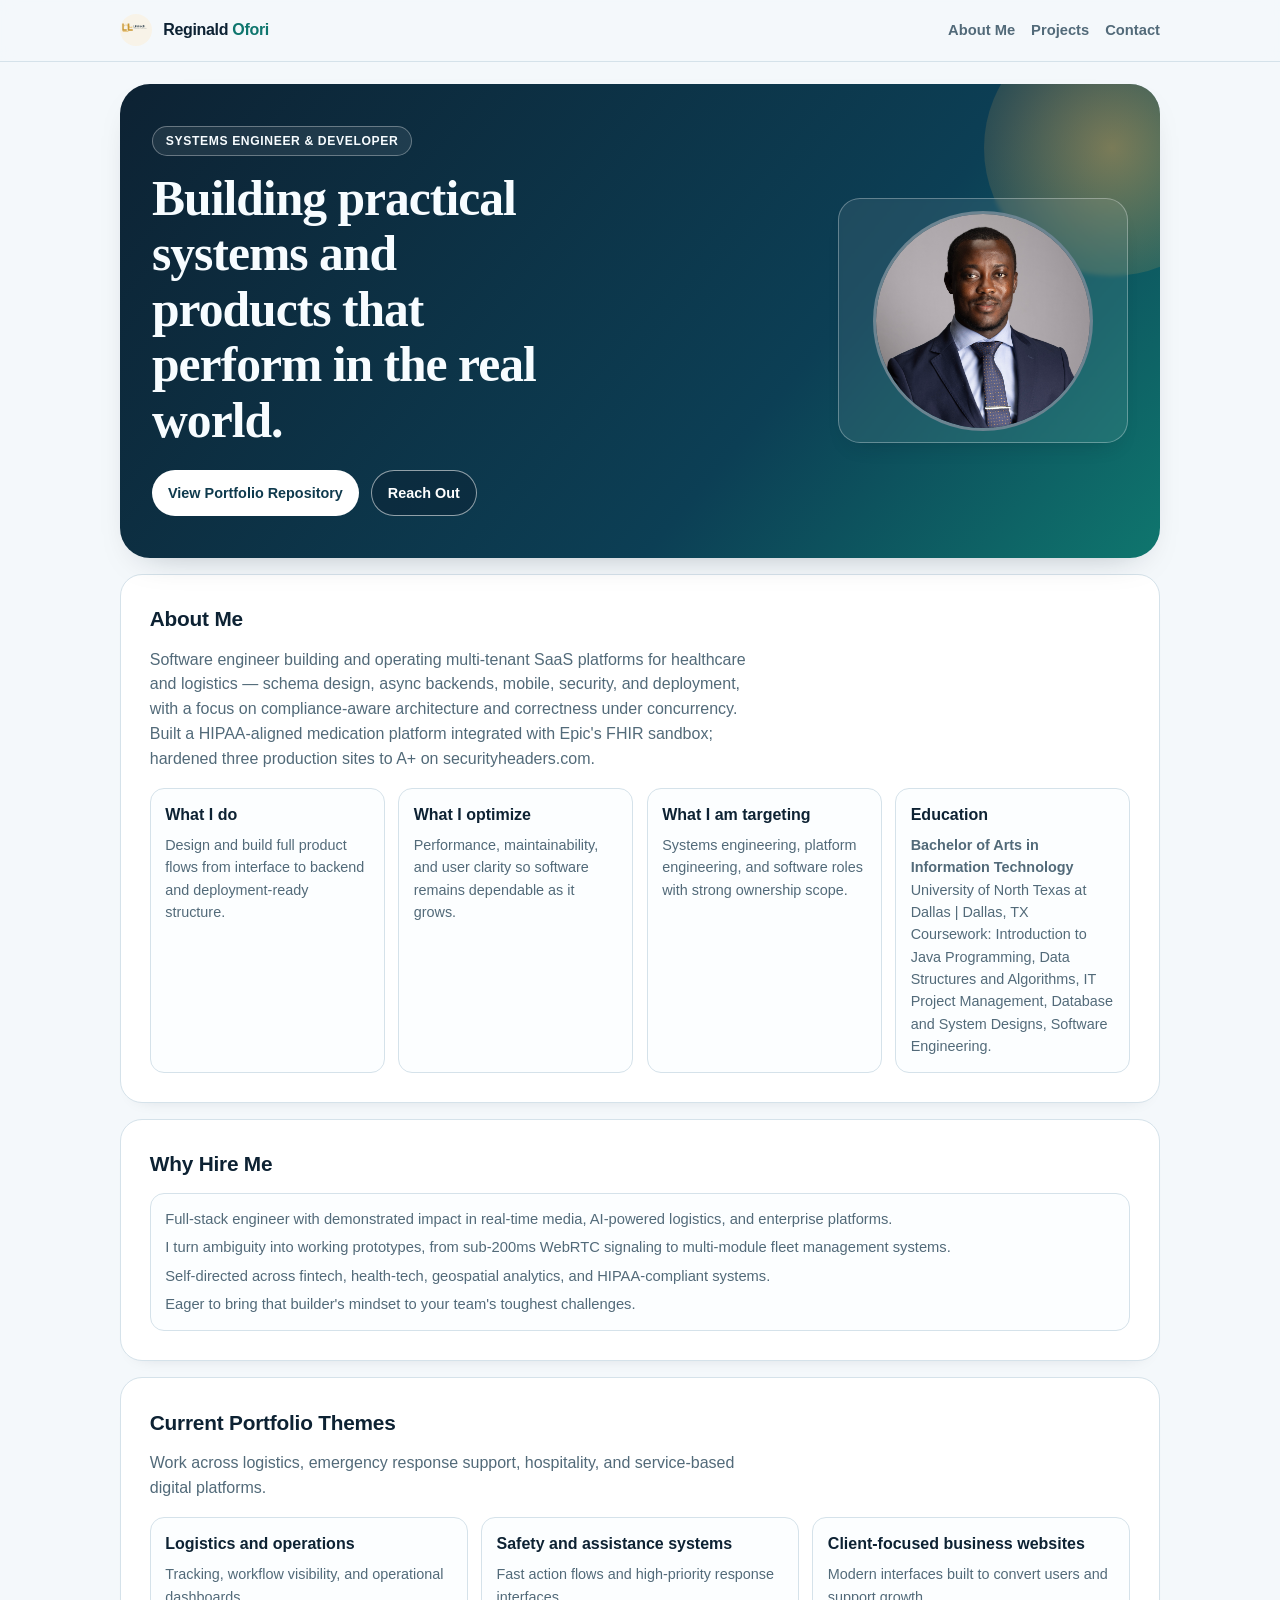
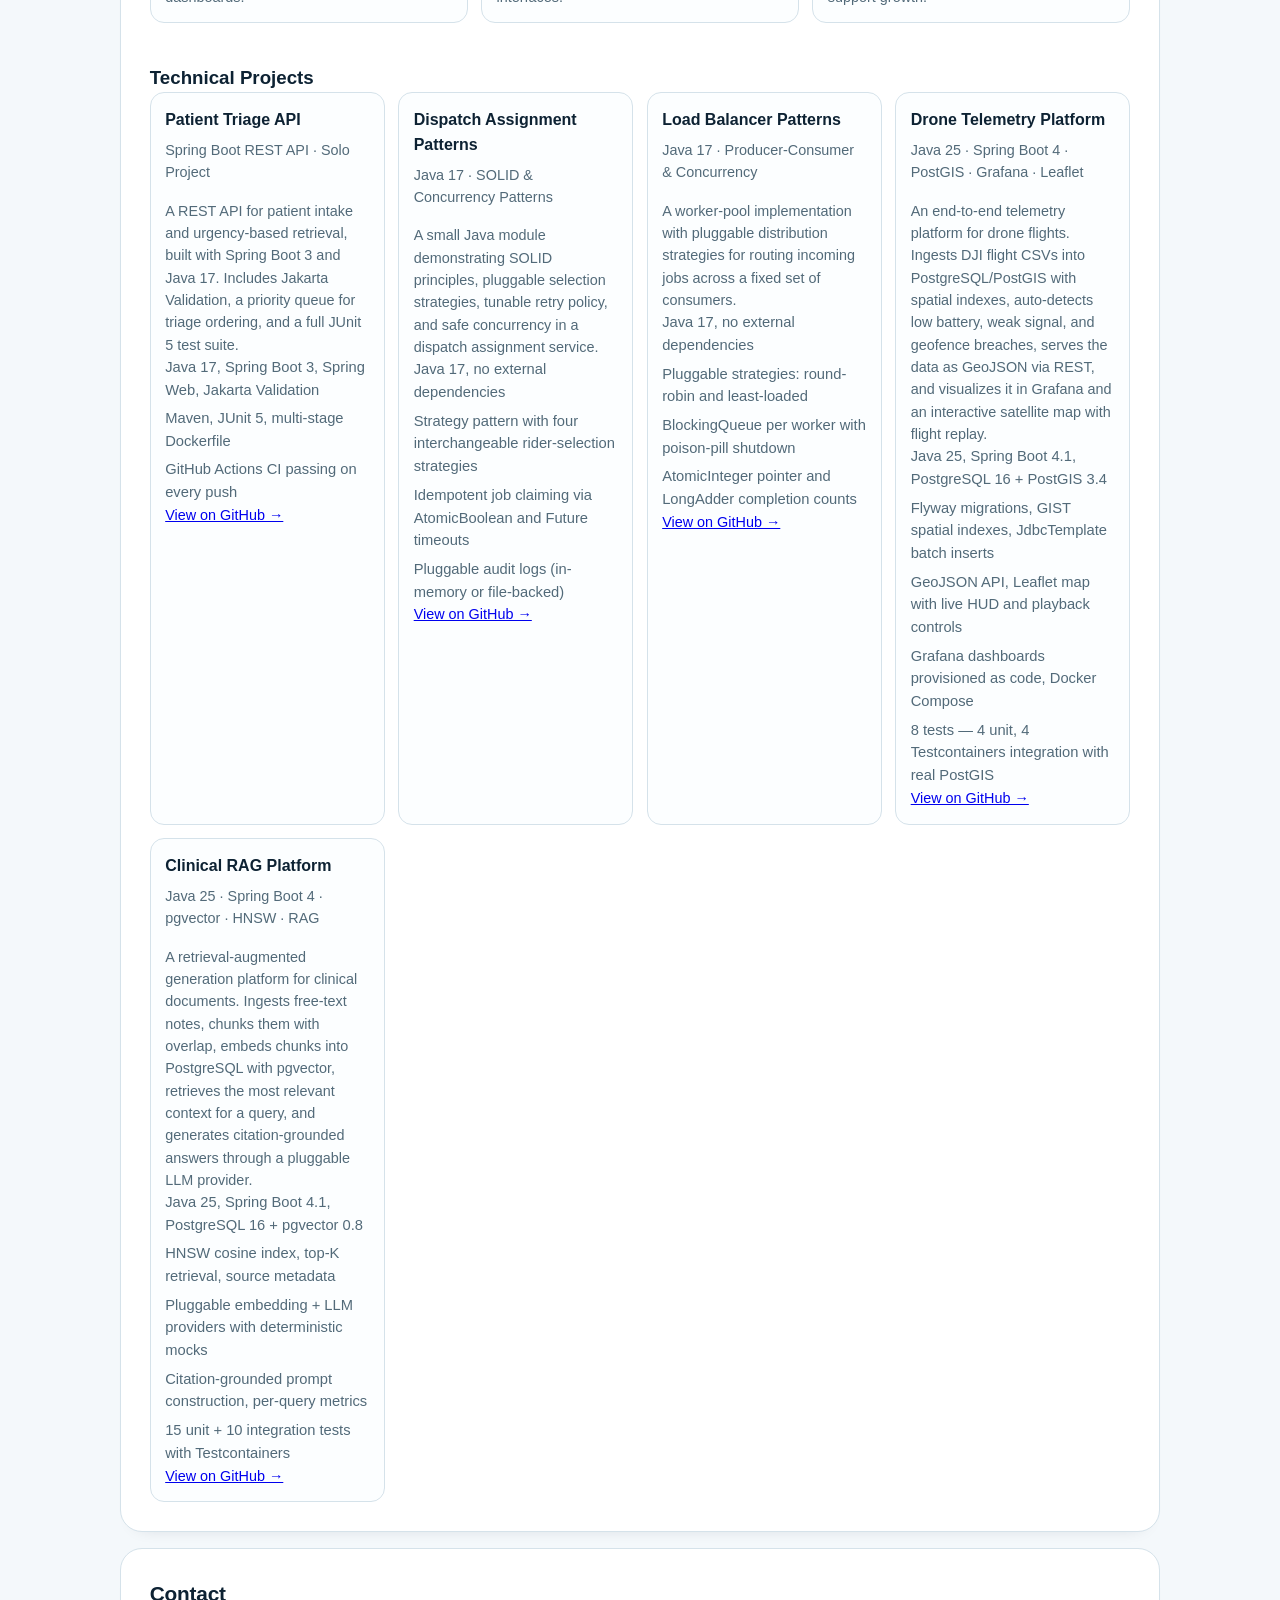
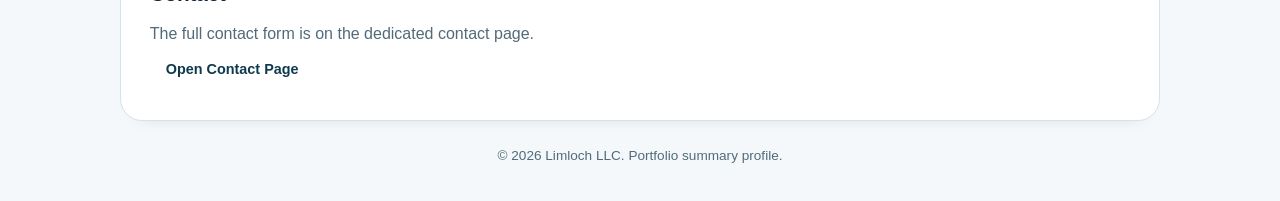
==== commit 346f4b62: "Add Clinical RAG Platform section to index.html Added details about the Clinical RAG Platform projec" ====
--- a/index.html
+++ b/index.html
@@ -158,6 +158,20 @@
   </ul>
   <p><a href="https://github.com/Gen-Ch-Spr90/drone-telemetry-platform" target="_blank">View on GitHub →</a></p>
 </article>
+
+        <article class="tile">
+  <h3>Clinical RAG Platform</h3>
+  <p class="muted">Java 25 · Spring Boot 4 · pgvector · HNSW · RAG</p>
+  <p>A retrieval-augmented generation platform for clinical documents. Ingests free-text notes, chunks them with overlap, embeds chunks into PostgreSQL with pgvector, retrieves the most relevant context for a query, and generates citation-grounded answers through a pluggable LLM provider.</p>
+  <ul class="tech-list">
+    <li>Java 25, Spring Boot 4.1, PostgreSQL 16 + pgvector 0.8</li>
+    <li>HNSW cosine index, top-K retrieval, source metadata</li>
+    <li>Pluggable embedding + LLM providers with deterministic mocks</li>
+    <li>Citation-grounded prompt construction, per-query metrics</li>
+    <li>15 unit + 10 integration tests with Testcontainers</li>
+  </ul>
+  <p><a href="https://github.com/Gen-Ch-Spr90/clinical-rag-platform" target="_blank">View on GitHub →</a></p>
+</article>
         
       </div>
     </section>
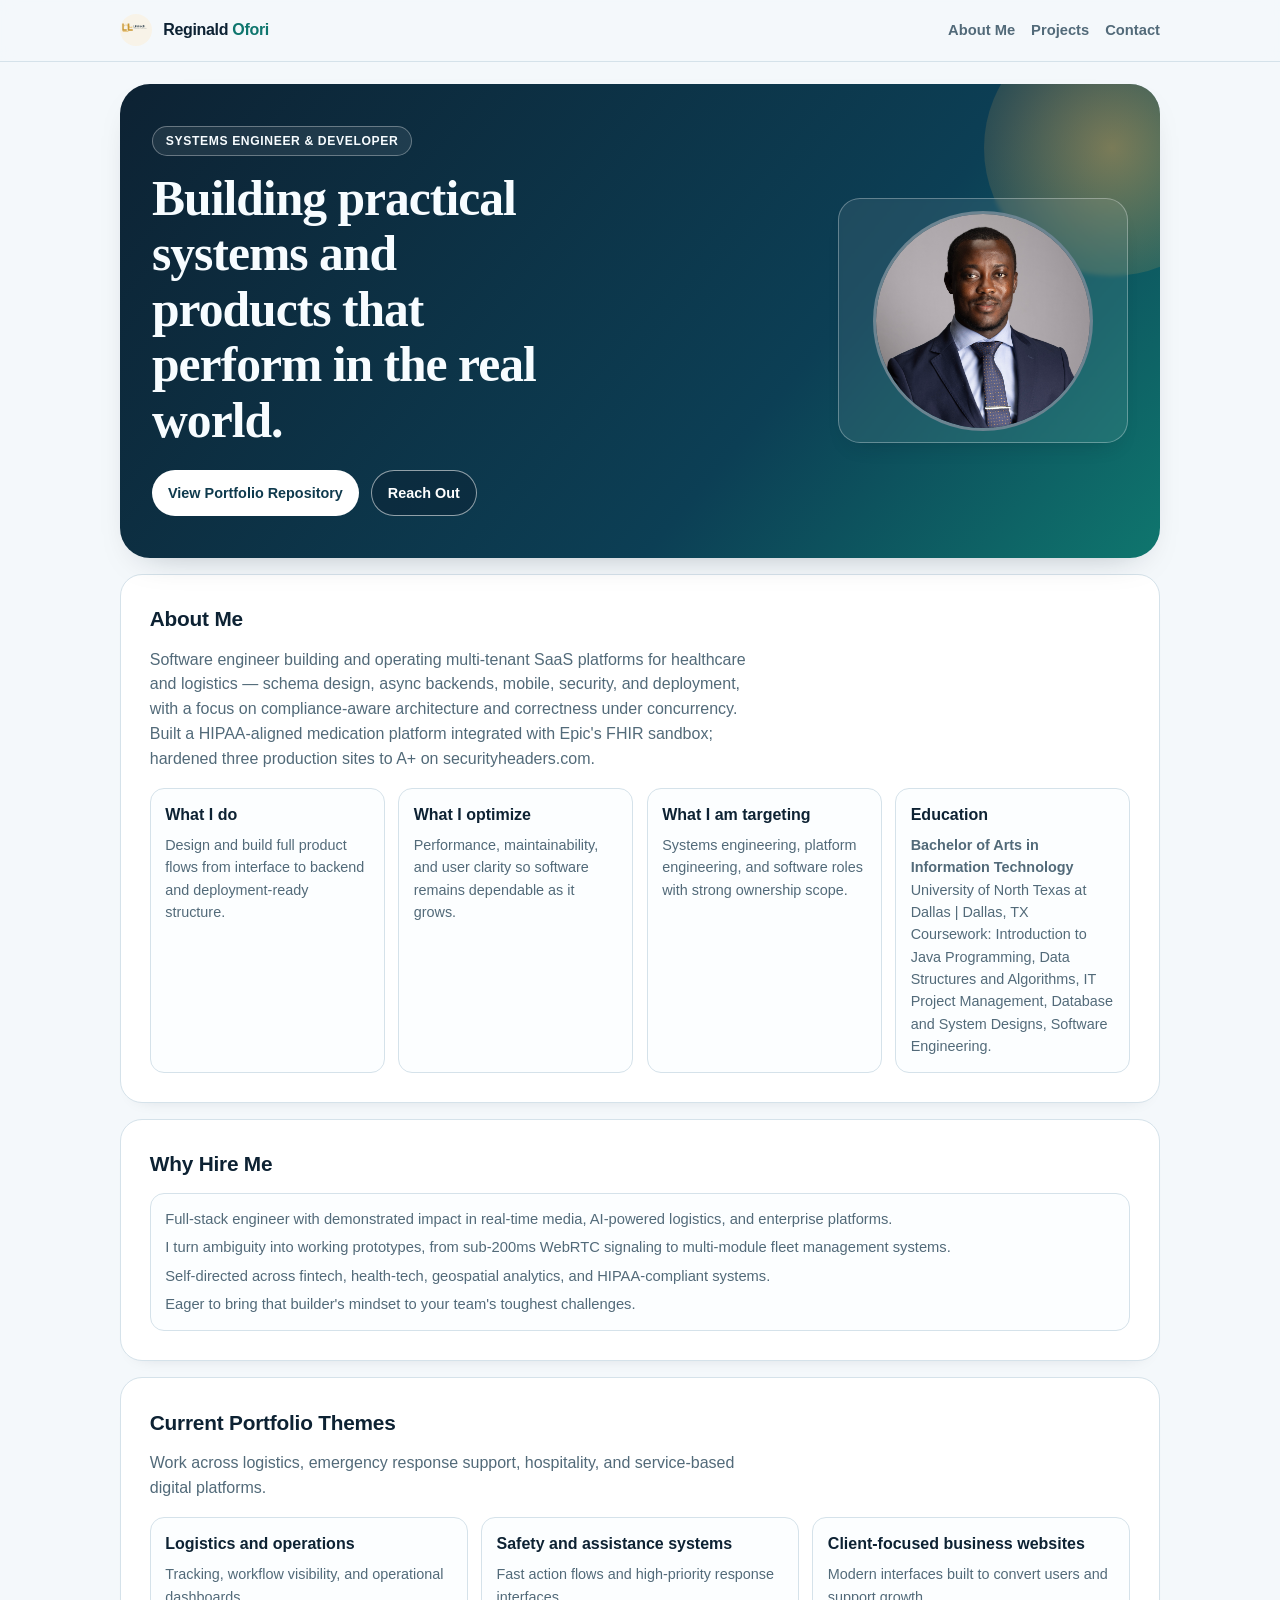
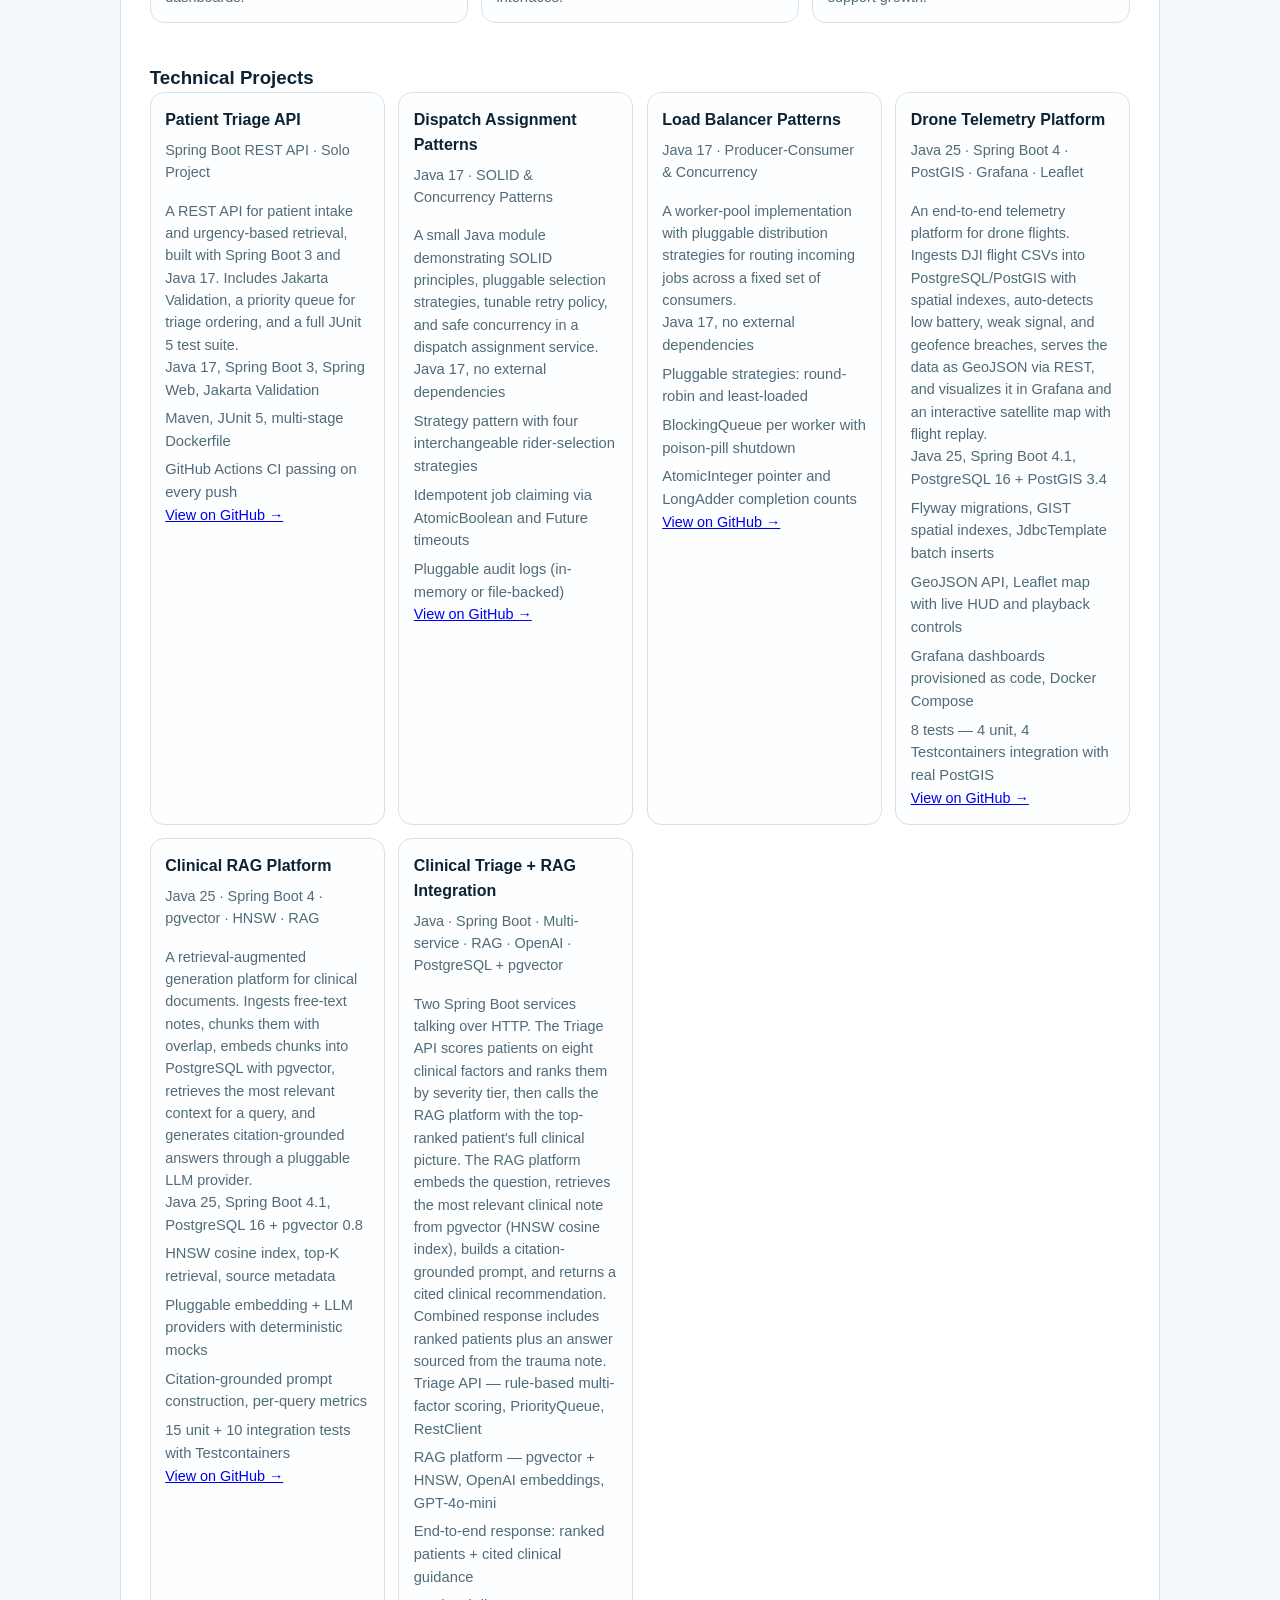
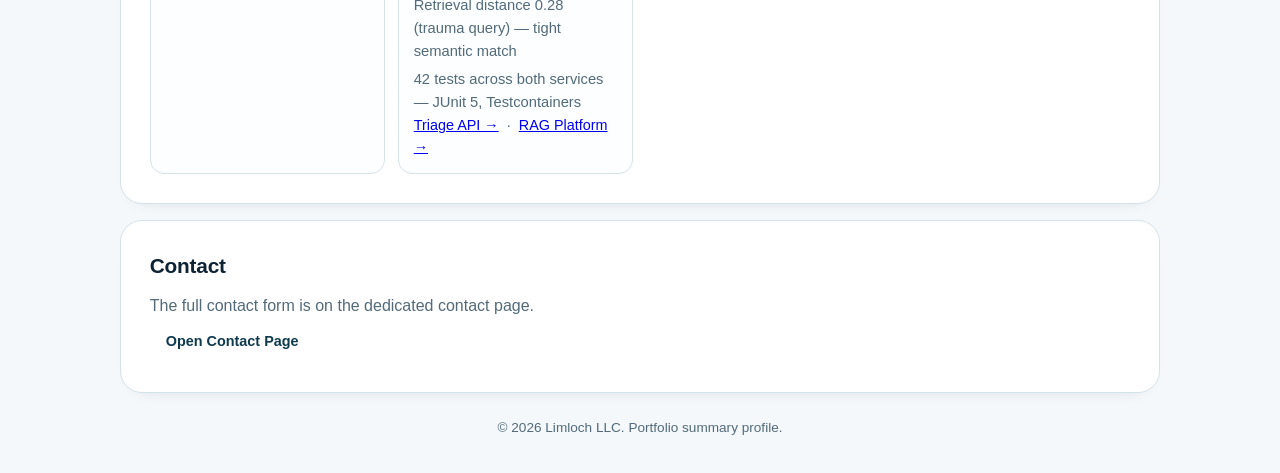
==== commit 0c810fb7: "Update index.html" ====
--- a/index.html
+++ b/index.html
@@ -172,6 +172,24 @@
   </ul>
   <p><a href="https://github.com/Gen-Ch-Spr90/clinical-rag-platform" target="_blank">View on GitHub →</a></p>
 </article>
+
+        <article class="tile">
+  <h3>Clinical Triage + RAG Integration</h3>
+  <p class="muted">Java · Spring Boot · Multi-service · RAG · OpenAI · PostgreSQL + pgvector</p>
+  <p>Two Spring Boot services talking over HTTP. The Triage API scores patients on eight clinical factors and ranks them by severity tier, then calls the RAG platform with the top-ranked patient's full clinical picture. The RAG platform embeds the question, retrieves the most relevant clinical note from pgvector (HNSW cosine index), builds a citation-grounded prompt, and returns a cited clinical recommendation. Combined response includes ranked patients plus an answer sourced from the trauma note.</p>
+  <ul class="tech-list">
+    <li>Triage API — rule-based multi-factor scoring, PriorityQueue, RestClient</li>
+    <li>RAG platform — pgvector + HNSW, OpenAI embeddings, GPT-4o-mini</li>
+    <li>End-to-end response: ranked patients + cited clinical guidance</li>
+    <li>Retrieval distance 0.28 (trauma query) — tight semantic match</li>
+    <li>42 tests across both services — JUnit 5, Testcontainers</li>
+  </ul>
+  <p>
+    <a href="https://github.com/Gen-Ch-Spr90/patient-triage-api" target="_blank">Triage API →</a>
+    &nbsp;·&nbsp;
+    <a href="https://github.com/Gen-Ch-Spr90/clinical-rag-platform" target="_blank">RAG Platform →</a>
+  </p>
+</article>
         
       </div>
     </section>
